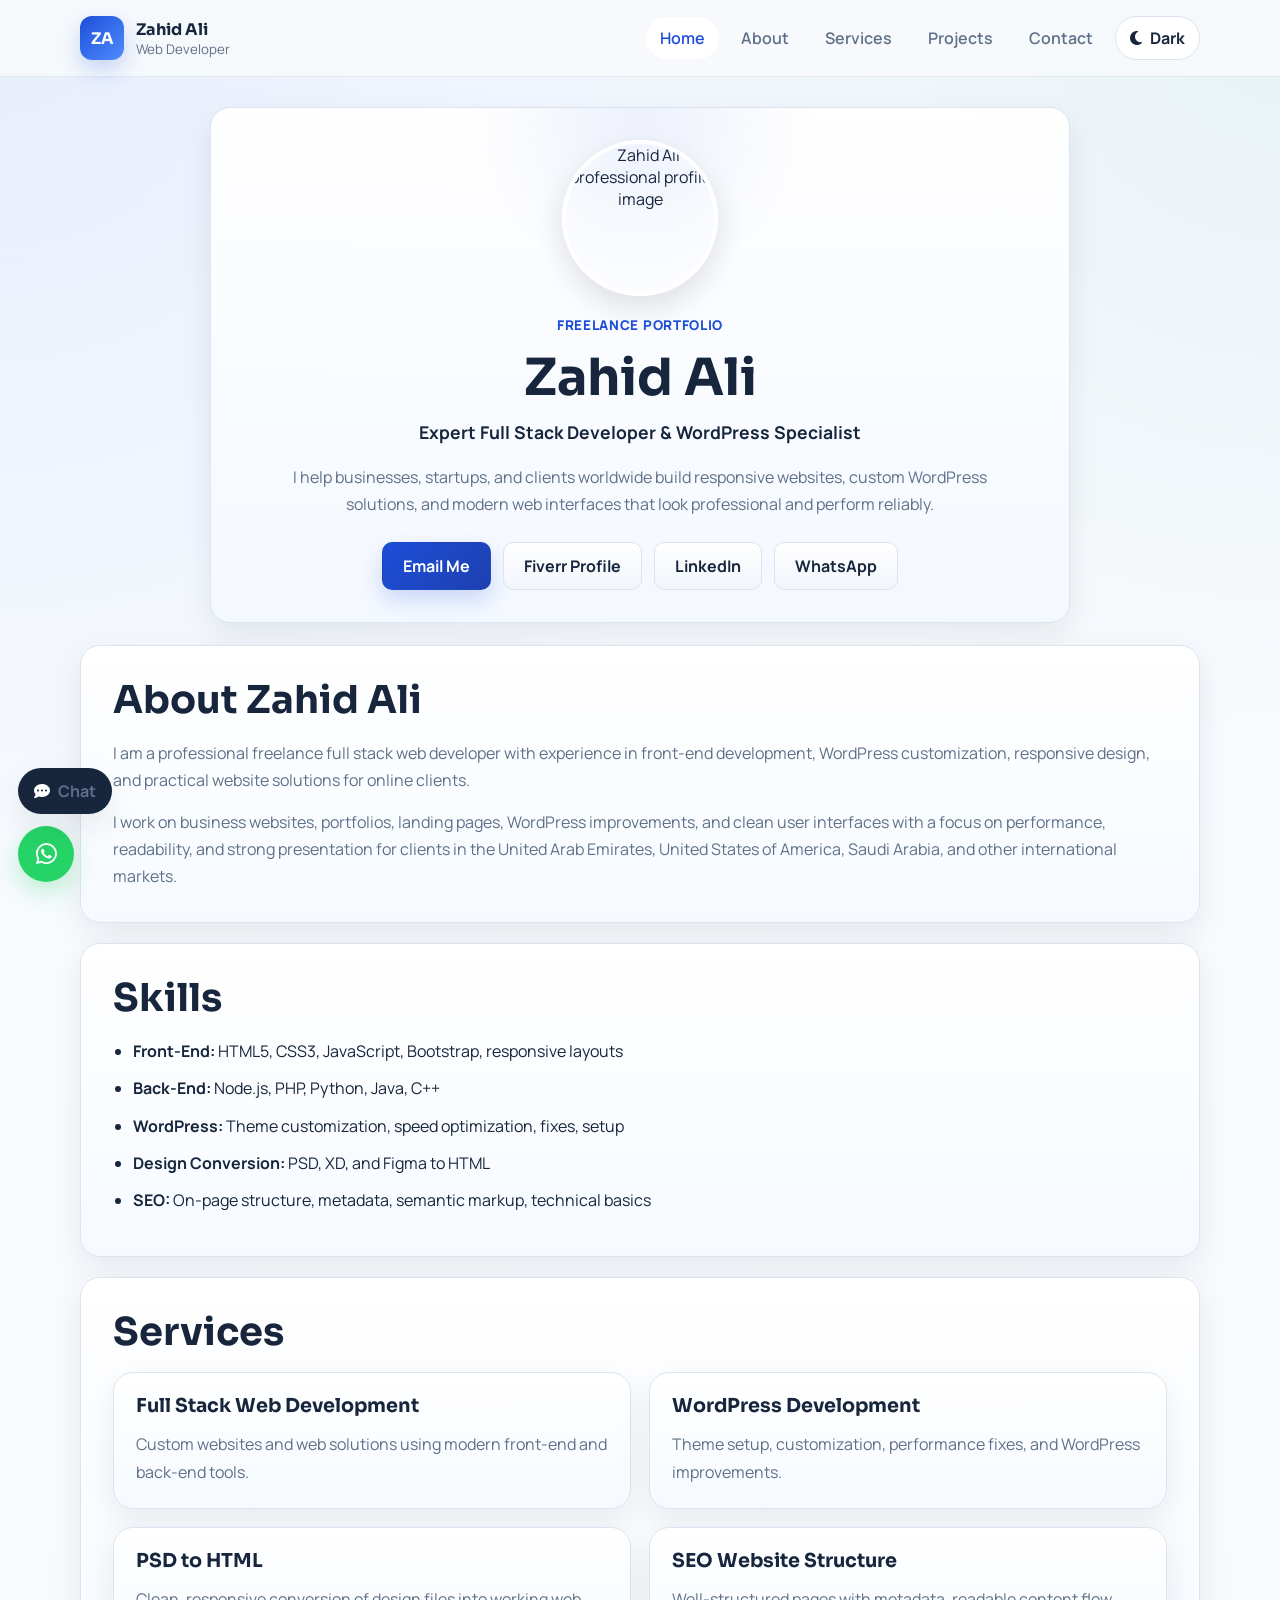
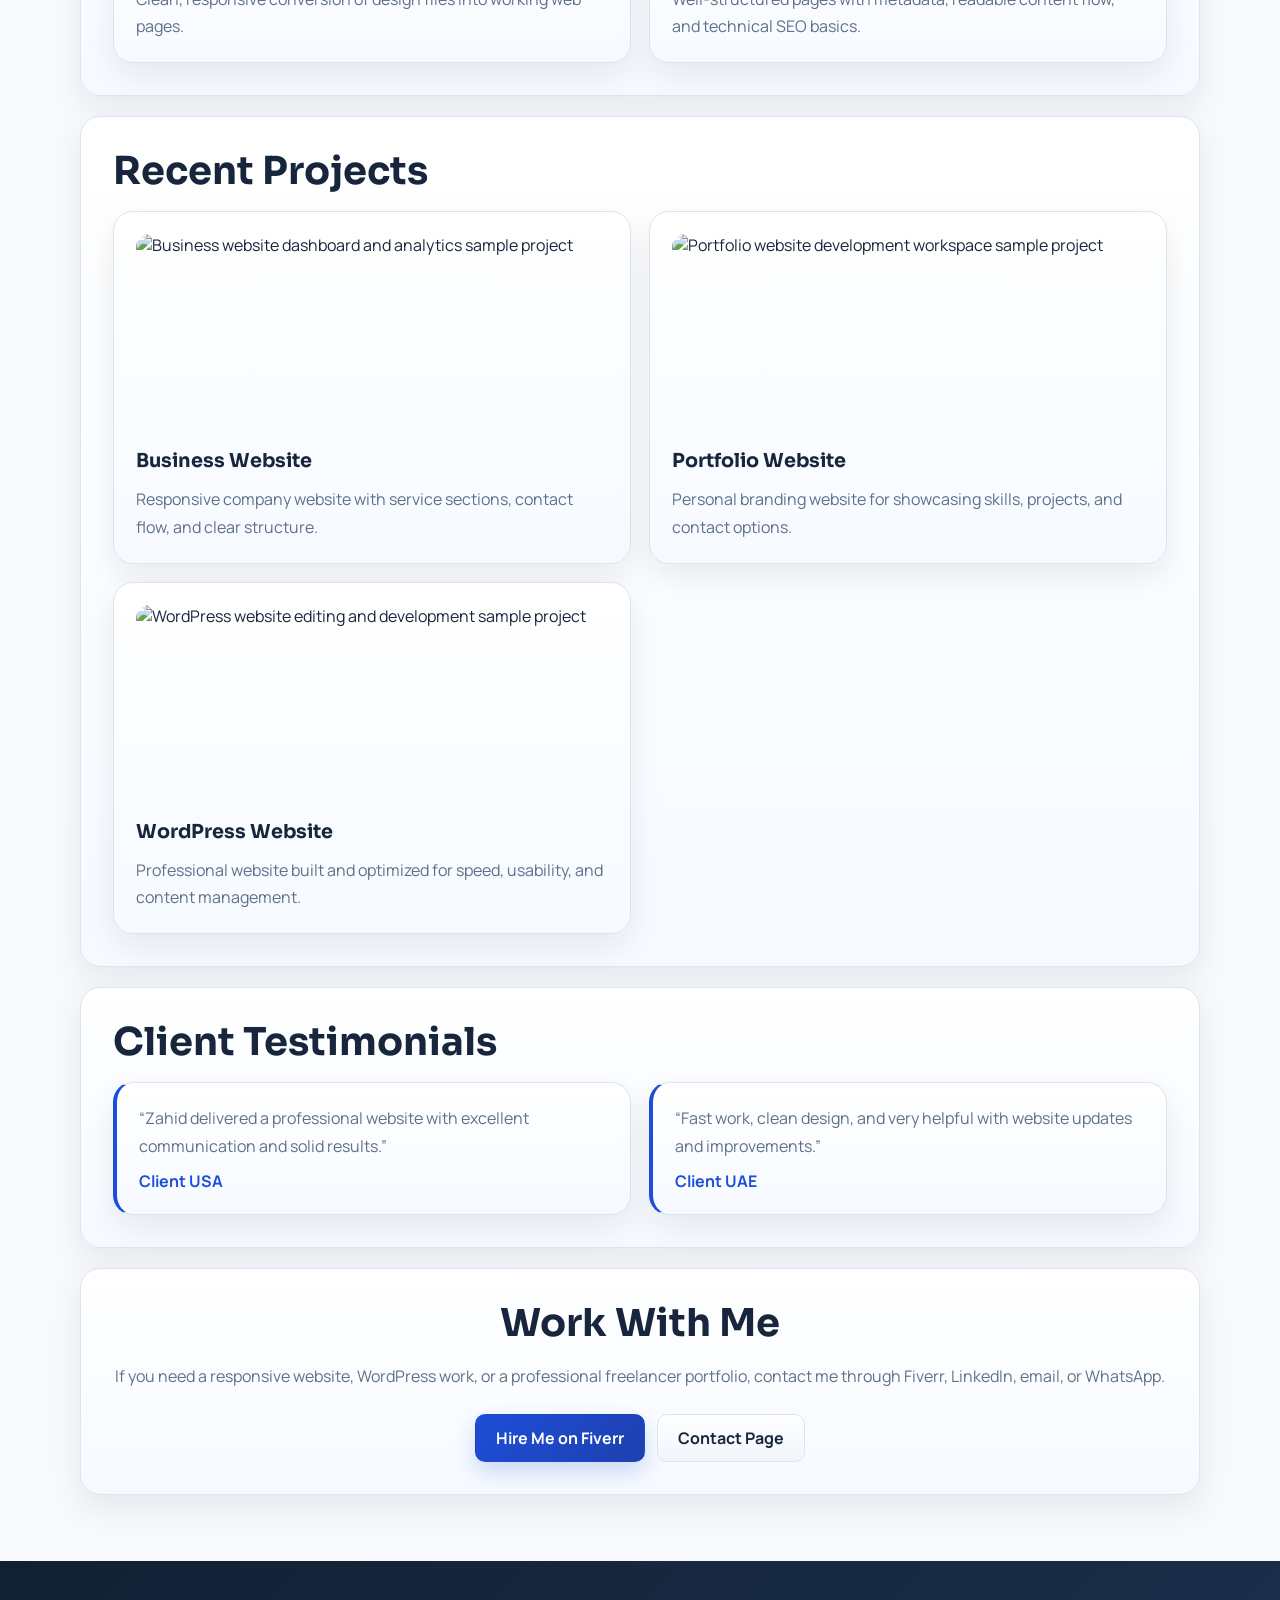
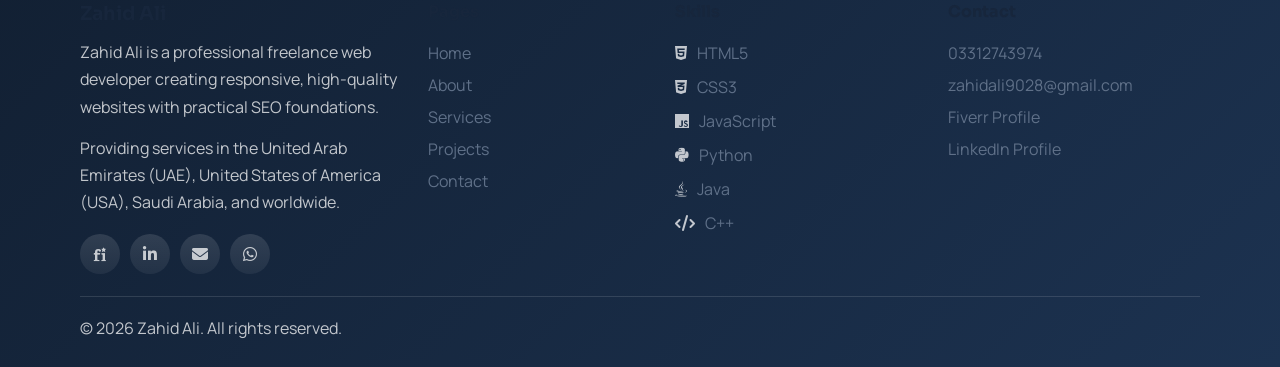
==== index.html @ 8b73d2a9 "Add files via upload" ====
<!DOCTYPE html>
<html lang="en">
<head>
  <meta charset="UTF-8">
  <meta name="viewport" content="width=device-width, initial-scale=1.0">
  <title>Zahid Ali | Expert Full Stack Developer &amp; WordPress Specialist</title>
  <meta name="description" content="Zahid Ali offers expert full-stack web development, WordPress customization, and responsive website services for clients in the United Arab Emirates, United States of America, Saudi Arabia, and worldwide.">
  <meta name="keywords" content="Zahid Ali, full stack developer, WordPress specialist, freelance web developer, responsive websites, PSD to HTML, SEO web developer, web developer United Arab Emirates, web developer United States of America, web developer Saudi Arabia">
  <meta name="author" content="Zahid Ali">
  <meta name="robots" content="index, follow">
  <meta property="og:title" content="Zahid Ali | Expert Full Stack Developer &amp; WordPress Specialist">
  <meta property="og:description" content="Hire Zahid Ali for full-stack web development, WordPress customization, and responsive website services in the United Arab Emirates, United States of America, Saudi Arabia, and worldwide.">
  <meta property="og:type" content="website">
  <meta property="og:url" content="https://zahid1274.github.io/websitedeveloper/">
  <meta name="twitter:card" content="summary_large_image">
  <link rel="canonical" href="https://zahid1274.github.io/websitedeveloper/">
  <link rel="preconnect" href="https://fonts.googleapis.com">
  <link rel="preconnect" href="https://fonts.gstatic.com" crossorigin>
  <link href="https://fonts.googleapis.com/css2?family=Manrope:wght@400;500;600;700;800&family=Sora:wght@500;600;700;800&display=swap" rel="stylesheet">
  <link rel="stylesheet" href="https://cdnjs.cloudflare.com/ajax/libs/font-awesome/6.5.2/css/all.min.css">
  <link rel="stylesheet" href="styles.css">
  <script>
    try {
      const savedTheme = localStorage.getItem('theme');
      const prefersDark = window.matchMedia('(prefers-color-scheme: dark)').matches;
      if (savedTheme === 'dark' || (!savedTheme && prefersDark)) {
        document.documentElement.classList.add('dark-mode');
      }
    } catch (error) {
      console.warn('Theme preference could not be loaded.', error);
    }
  </script>
  <script type="application/ld+json">
  {
    "@context": "https://schema.org",
    "@type": "Person",
    "name": "Zahid Ali",
    "jobTitle": "Full Stack Web Developer and WordPress Specialist",
    "email": "mailto:zahidali9028@gmail.com",
    "telephone": "+92 331 2743974",
    "url": "https://zahid1274.github.io/websitedeveloper/",
    "sameAs": [
      "https://www.linkedin.com/in/izahidali",
      "https://www.fiverr.com/engineerzaj"
    ],
    "knowsAbout": ["HTML", "CSS", "JavaScript", "React", "Node.js", "WordPress", "Python", "PHP", "Responsive Web Design", "SEO"],
    "areaServed": ["United Arab Emirates", "United States of America", "Saudi Arabia"]
  }
  </script>
</head>
<body class="page-home">
  <div class="site-shell">
    <header class="site-header">
      <div class="container nav-wrap">
        <a class="brand" href="index.html" aria-label="Zahid Ali home">
          <span class="brand-mark">ZA</span>
          <span class="brand-text">
            <strong>Zahid Ali</strong>
            <small>Web Developer</small>
          </span>
        </a>
        <button class="nav-toggle" type="button" aria-expanded="false" aria-controls="site-nav" aria-label="Open navigation">
          <span></span>
          <span></span>
          <span></span>
        </button>
        <nav class="site-nav" id="site-nav" aria-label="Main navigation">
          <a class="active" href="index.html">Home</a>
          <a href="about.html">About</a>
          <a href="services.html">Services</a>
          <a href="projects.html">Projects</a>
          <a href="contact.html">Contact</a>
        </nav>
      </div>
    </header>

    <main class="portfolio-main">
      <section class="portfolio-hero">
        <div class="container">
          <div class="profile-banner reveal">
            <img class="profile-image" src="https://fiverr-res.cloudinary.com/image/upload/f_auto,q_auto,t_profile_original/v1/attachments/profile/photo/1c75d6456d6c49847cf2a8668e093df3-1749220424659/84c6360a-8cf9-47c0-a2f1-c8297df7a1e6.jpg" alt="Zahid Ali professional profile image">
            <p class="eyebrow centered">Freelance Portfolio</p>
            <h1>Zahid Ali</h1>
            <p class="profile-title">Expert Full Stack Developer &amp; WordPress Specialist</p>
            <p class="profile-summary">I help businesses, startups, and clients worldwide build responsive websites, custom WordPress solutions, and modern web interfaces that look professional and perform reliably.</p>
            <div class="profile-contact-actions">
              <a class="btn btn-primary" href="mailto:zahidali9028@gmail.com">Email Me</a>
              <a class="btn btn-secondary" href="https://www.fiverr.com/engineerzaj" target="_blank" rel="noreferrer">Fiverr Profile</a>
              <a class="btn btn-secondary" href="https://www.linkedin.com/in/izahidali" target="_blank" rel="noreferrer">LinkedIn</a>
              <a class="btn btn-secondary" href="https://wa.me/923312743974" target="_blank" rel="noreferrer">WhatsApp</a>
            </div>
          </div>
        </div>
      </section>

      <section class="simple-section reveal">
        <div class="container simple-card">
          <h2>About Zahid Ali</h2>
          <p>I am a professional freelance full stack web developer with experience in front-end development, WordPress customization, responsive design, and practical website solutions for online clients.</p>
          <p>I work on business websites, portfolios, landing pages, WordPress improvements, and clean user interfaces with a focus on performance, readability, and strong presentation for clients in the United Arab Emirates, United States of America, Saudi Arabia, and other international markets.</p>
        </div>
      </section>

      <section class="simple-section reveal reveal-delay-1">
        <div class="container simple-card">
          <h2>Skills</h2>
          <ul class="simple-list">
            <li><strong>Front-End:</strong> HTML5, CSS3, JavaScript, Bootstrap, responsive layouts</li>
            <li><strong>Back-End:</strong> Node.js, PHP, Python, Java, C++</li>
            <li><strong>WordPress:</strong> Theme customization, speed optimization, fixes, setup</li>
            <li><strong>Design Conversion:</strong> PSD, XD, and Figma to HTML</li>
            <li><strong>SEO:</strong> On-page structure, metadata, semantic markup, technical basics</li>
          </ul>
        </div>
      </section>

      <section class="simple-section reveal">
        <div class="container simple-card">
          <h2>Services</h2>
          <div class="simple-grid">
            <article class="simple-service-card">
              <h3>Full Stack Web Development</h3>
              <p>Custom websites and web solutions using modern front-end and back-end tools.</p>
            </article>
            <article class="simple-service-card">
              <h3>WordPress Development</h3>
              <p>Theme setup, customization, performance fixes, and WordPress improvements.</p>
            </article>
            <article class="simple-service-card">
              <h3>PSD to HTML</h3>
              <p>Clean, responsive conversion of design files into working web pages.</p>
            </article>
            <article class="simple-service-card">
              <h3>SEO Website Structure</h3>
              <p>Well-structured pages with metadata, readable content flow, and technical SEO basics.</p>
            </article>
          </div>
        </div>
      </section>

      <section class="simple-section reveal reveal-delay-1">
        <div class="container simple-card">
          <h2>Recent Projects</h2>
          <div class="simple-projects-grid">
            <article class="simple-project-card">
              <img class="simple-project-image" src="https://images.unsplash.com/photo-1460925895917-afdab827c52f?auto=format&fit=crop&w=1200&q=80" alt="Business website dashboard and analytics sample project">
              <h3>Business Website</h3>
              <p>Responsive company website with service sections, contact flow, and clear structure.</p>
            </article>
            <article class="simple-project-card">
              <img class="simple-project-image" src="https://images.unsplash.com/photo-1498050108023-c5249f4df085?auto=format&fit=crop&w=1200&q=80" alt="Portfolio website development workspace sample project">
              <h3>Portfolio Website</h3>
              <p>Personal branding website for showcasing skills, projects, and contact options.</p>
            </article>
            <article class="simple-project-card">
              <img class="simple-project-image" src="https://images.unsplash.com/photo-1555949963-aa79dcee981c?auto=format&fit=crop&w=1200&q=80" alt="WordPress website editing and development sample project">
              <h3>WordPress Website</h3>
              <p>Professional website built and optimized for speed, usability, and content management.</p>
            </article>
          </div>
        </div>
      </section>

      <section class="simple-section reveal">
        <div class="container simple-card">
          <h2>Client Testimonials</h2>
          <div class="simple-testimonials">
            <article class="simple-testimonial">
              <p>“Zahid delivered a professional website with excellent communication and solid results.”</p>
              <strong>Client USA</strong>
            </article>
            <article class="simple-testimonial">
              <p>“Fast work, clean design, and very helpful with website updates and improvements.”</p>
              <strong>Client UAE</strong>
            </article>
          </div>
        </div>
      </section>

      <section class="simple-section reveal reveal-delay-1">
        <div class="container simple-card simple-cta-card">
          <h2>Work With Me</h2>
          <p>If you need a responsive website, WordPress work, or a professional freelancer portfolio, contact me through Fiverr, LinkedIn, email, or WhatsApp.</p>
          <div class="profile-contact-actions">
            <a class="btn btn-primary" href="https://www.fiverr.com/engineerzaj" target="_blank" rel="noreferrer">Hire Me on Fiverr</a>
            <a class="btn btn-secondary" href="contact.html">Contact Page</a>
          </div>
        </div>
      </section>
    </main>

    <footer class="site-footer">
      <div class="container footer-grid">
        <div>
          <h3>Zahid Ali</h3>
          <p>Zahid Ali is a professional freelance web developer creating responsive, high-quality websites with practical SEO foundations.</p>
          <p>Providing services in the United Arab Emirates (UAE), United States of America (USA), Saudi Arabia, and worldwide.</p>
          <div class="social-links">
            <a href="https://www.fiverr.com/engineerzaj" target="_blank" rel="noreferrer" aria-label="Fiverr"><i class="fa-brands fa-fonticons-fi"></i></a>
            <a href="https://www.linkedin.com/in/izahidali" target="_blank" rel="noreferrer" aria-label="LinkedIn"><i class="fa-brands fa-linkedin-in"></i></a>
            <a href="mailto:zahidali9028@gmail.com" aria-label="Email"><i class="fa-solid fa-envelope"></i></a>
            <a href="https://wa.me/923312743974" target="_blank" rel="noreferrer" aria-label="WhatsApp"><i class="fa-brands fa-whatsapp"></i></a>
          </div>
        </div>
        <div>
          <h4>Pages</h4>
          <ul class="footer-links">
            <li><a href="index.html">Home</a></li>
            <li><a href="about.html">About</a></li>
            <li><a href="services.html">Services</a></li>
            <li><a href="projects.html">Projects</a></li>
            <li><a href="contact.html">Contact</a></li>
          </ul>
        </div>
        <div>
          <h4>Skills</h4>
          <ul class="skill-icons">
            <li><i class="fa-brands fa-html5"></i><span>HTML5</span></li>
            <li><i class="fa-brands fa-css3-alt"></i><span>CSS3</span></li>
            <li><i class="fa-brands fa-js"></i><span>JavaScript</span></li>
            <li><i class="fa-brands fa-python"></i><span>Python</span></li>
            <li><i class="fa-brands fa-java"></i><span>Java</span></li>
            <li><i class="fa-solid fa-code"></i><span>C++</span></li>
          </ul>
        </div>
        <div>
          <h4>Contact</h4>
          <ul class="footer-links">
            <li><a href="tel:+923312743974">03312743974</a></li>
            <li><a href="mailto:zahidali9028@gmail.com">zahidali9028@gmail.com</a></li>
            <li><a href="https://www.fiverr.com/engineerzaj" target="_blank" rel="noreferrer">Fiverr Profile</a></li>
            <li><a href="https://www.linkedin.com/in/izahidali" target="_blank" rel="noreferrer">LinkedIn Profile</a></li>
          </ul>
        </div>
      </div>
      <div class="container footer-bottom">
        <p>© 2026 Zahid Ali. All rights reserved.</p>
      </div>
    </footer>
  </div>

  <a class="whatsapp-float" href="https://wa.me/923312743974" target="_blank" rel="noreferrer" aria-label="Chat on WhatsApp">
    <i class="fa-brands fa-whatsapp"></i>
  </a>

  <div class="chatbot-widget" data-chatbot>
    <button class="chatbot-toggle" type="button" aria-expanded="false" aria-controls="chatbot-panel">
      <i class="fa-solid fa-comment-dots"></i>
      <span>Chat</span>
    </button>
    <div class="chatbot-panel" id="chatbot-panel" hidden>
      <p class="chatbot-title">Quick Help</p>
      <p class="chatbot-copy">Choose the fastest way to contact Zahid Ali.</p>
      <a href="https://wa.me/923312743974" target="_blank" rel="noreferrer">WhatsApp</a>
      <a href="mailto:zahidali9028@gmail.com">Email</a>
      <a href="https://www.fiverr.com/engineerzaj" target="_blank" rel="noreferrer">Fiverr</a>
    </div>
  </div>

  <script src="script.js"></script>
</body>
</html>
---- styles.css ----
:root {
  --bg: #f7f9fc;
  --surface: #ffffff;
  --surface-soft: #f1f5fb;
  --border: #dbe4f0;
  --text: #17263c;
  --muted: #5f7088;
  --primary: #1d4ed8;
  --primary-strong: #1e40af;
  --accent: #0f766e;
  --shadow: 0 12px 32px rgba(15, 23, 42, 0.08);
  --radius-lg: 20px;
  --radius-md: 14px;
  --radius-sm: 10px;
  --container: min(1120px, calc(100% - 32px));
  color-scheme: light;
}

html.dark-mode {
  --bg: #0b1220;
  --surface: #111a2b;
  --surface-soft: #182338;
  --border: #24334c;
  --text: #ffffff;
  --muted: #dbe7ff;
  --primary: #60a5fa;
  --primary-strong: #3b82f6;
  --accent: #2dd4bf;
  --shadow: 0 16px 36px rgba(2, 6, 23, 0.34);
  color-scheme: dark;
}

* {
  box-sizing: border-box;
}

html {
  scroll-behavior: smooth;
}

body {
  margin: 0;
  font-family: "Manrope", sans-serif;
  color: var(--text);
  background:
    radial-gradient(circle at top left, rgba(29, 78, 216, 0.08), transparent 24%),
    radial-gradient(circle at right top, rgba(15, 118, 110, 0.07), transparent 20%),
    linear-gradient(180deg, #f8fbff 0%, var(--bg) 100%);
}

html.dark-mode body {
  background:
    radial-gradient(circle at top left, rgba(96, 165, 250, 0.14), transparent 24%),
    radial-gradient(circle at right top, rgba(45, 212, 191, 0.12), transparent 20%),
    linear-gradient(180deg, #060b14 0%, var(--bg) 100%);
}

body,
body h1,
body h2,
body h3,
body h4,
body strong,
body label,
body li,
body input,
body textarea,
body button {
  color: var(--text);
}

body p,
body span,
body small,
body .site-nav a,
body .brand-text small,
body .contact-list a,
body .footer-links a,
body .skill-icons span,
body .form-note,
body .chatbot-copy,
body .trust-chip span,
body .floating-panel span {
  color: var(--muted);
}

body .theme-toggle,
body .theme-toggle span,
body .theme-toggle i,
body .btn-secondary,
body .hero-mini-links a,
body .project-category,
body .chatbot-panel a {
  color: var(--text);
}

body .site-nav a:hover,
body .site-nav a.active,
body .text-link,
body .eyebrow,
body .simple-testimonial strong,
body .testimonial-card strong,
body .stat-box strong,
body .feature-card i,
body .service-card i,
body .contact-list i {
  color: var(--primary);
}

a {
  color: inherit;
  text-decoration: none;
}

img {
  display: block;
  max-width: 100%;
}

.container {
  width: var(--container);
  margin: 0 auto;
}

.site-shell {
  min-height: 100vh;
}

.site-header {
  position: sticky;
  top: 0;
  z-index: 100;
  background: rgba(247, 249, 252, 0.95);
  backdrop-filter: blur(12px);
  border-bottom: 1px solid rgba(23, 38, 60, 0.08);
}

.nav-wrap {
  display: flex;
  align-items: center;
  justify-content: space-between;
  gap: 20px;
  min-height: 76px;
}

.brand {
  display: inline-flex;
  align-items: center;
  gap: 12px;
}

.brand-mark {
  width: 44px;
  height: 44px;
  display: grid;
  place-items: center;
  border-radius: 12px;
  background: linear-gradient(135deg, var(--primary), #4f8cff);
  color: #fff;
  font-family: "Sora", sans-serif;
  font-weight: 700;
  box-shadow: 0 10px 22px rgba(29, 78, 216, 0.22);
}

.brand-text {
  display: grid;
}

.brand-text strong {
  font-family: "Sora", sans-serif;
  font-size: 1rem;
}

.brand-text small {
  color: var(--muted);
}

.site-nav {
  display: flex;
  align-items: center;
  gap: 8px;
}

.site-nav a {
  padding: 10px 14px;
  border-radius: 999px;
  color: var(--muted);
  font-weight: 600;
  transition: background 0.2s ease, color 0.2s ease;
}

.site-nav a:hover,
.site-nav a.active {
  background: var(--surface);
  color: var(--text);
}

.theme-toggle {
  display: inline-flex;
  align-items: center;
  justify-content: center;
  gap: 8px;
  min-width: 44px;
  min-height: 44px;
  padding: 0 14px;
  border: 1px solid var(--border);
  border-radius: 999px;
  background: var(--surface);
  color: var(--text);
  font: inherit;
  font-weight: 700;
  cursor: pointer;
  transition: background 0.2s ease, border-color 0.2s ease, color 0.2s ease;
}

.theme-toggle:hover {
  background: var(--surface-soft);
}

.nav-toggle {
  display: none;
  border: 0;
  background: transparent;
  padding: 0;
  cursor: pointer;
}

.nav-toggle span {
  display: block;
  width: 28px;
  height: 3px;
  margin: 5px 0;
  border-radius: 999px;
  background: var(--text);
}

main {
  padding: 28px 0 56px;
}

.hero,
.page-hero,
.curve-section {
  padding: 28px 0;
}

.portfolio-main {
  padding-top: 12px;
}

.portfolio-hero {
  padding: 18px 0 12px;
}

.hero-grid,
.split-section,
.contact-grid {
  display: grid;
  grid-template-columns: repeat(2, minmax(0, 1fr));
  gap: 24px;
  align-items: stretch;
}

.hero-grid {
  align-items: center;
}

.hero-copy,
.hero-card,
.page-hero .narrow,
.feature-card,
.service-card,
.project-card,
.info-card,
.contact-panel,
.checklist-card,
.stat-box,
.skill-meter,
.testimonial-card,
.image-card {
  background: var(--surface);
  border: 1px solid var(--border);
  border-radius: var(--radius-lg);
  box-shadow: var(--shadow);
}

.profile-banner,
.simple-card,
.simple-service-card,
.simple-project-card,
.simple-testimonial {
  background: linear-gradient(180deg, rgba(255, 255, 255, 0.98), rgba(246, 250, 255, 0.98));
  border: 1px solid var(--border);
  border-radius: var(--radius-lg);
  box-shadow: var(--shadow);
}

.hero-copy,
.hero-card,
.page-hero .narrow,
.contact-panel,
.checklist-card,
.image-card {
  padding: 32px;
}

.profile-banner,
.simple-card {
  padding: 32px;
}

.simple-service-card,
.simple-project-card,
.simple-testimonial {
  padding: 22px;
}

.simple-service-card,
.simple-project-card {
  transition: transform 0.2s ease, box-shadow 0.2s ease;
}

.simple-service-card:hover,
.simple-project-card:hover {
  transform: translateY(-4px);
  box-shadow: 0 16px 34px rgba(15, 23, 42, 0.1);
}

.feature-card,
.service-card,
.project-card,
.info-card,
.stat-box,
.skill-meter,
.testimonial-card {
  padding: 24px;
}

.eyebrow {
  margin: 0 0 12px;
  color: var(--primary);
  font-size: 0.84rem;
  font-weight: 800;
  text-transform: uppercase;
  letter-spacing: 0.05em;
}

.eyebrow.centered {
  text-align: center;
}

h1,
h2,
h3,
h4 {
  margin: 0;
  font-family: "Sora", sans-serif;
  line-height: 1.15;
}

h1 {
  font-size: clamp(2.2rem, 4vw, 3.8rem);
}

h2 {
  font-size: clamp(1.8rem, 3vw, 2.6rem);
}

h3 {
  font-size: 1.2rem;
}

p {
  margin: 14px 0 0;
  color: var(--muted);
  line-height: 1.7;
}

.profile-banner {
  max-width: 860px;
  margin: 0 auto;
  text-align: center;
  background:
    radial-gradient(circle at top center, rgba(29, 78, 216, 0.08), transparent 26%),
    linear-gradient(180deg, rgba(255, 255, 255, 0.98), rgba(244, 248, 255, 0.98));
}

.profile-image {
  width: 156px;
  height: 156px;
  margin: 0 auto 18px;
  object-fit: cover;
  border-radius: 50%;
  border: 4px solid #ffffff;
  box-shadow: 0 12px 30px rgba(15, 23, 42, 0.12);
}

html.dark-mode .profile-image {
  border-color: #1c2940;
}

.profile-title {
  margin-top: 10px;
  color: var(--text);
  font-size: 1.1rem;
  font-weight: 700;
}

.profile-summary {
  max-width: 720px;
  margin: 16px auto 0;
}

.profile-contact-actions {
  display: flex;
  justify-content: center;
  flex-wrap: wrap;
  gap: 12px;
  margin-top: 24px;
}

.simple-section {
  padding: 10px 0;
}

.simple-section h2 {
  margin-bottom: 18px;
}

.simple-list {
  margin: 0;
  padding-left: 20px;
  color: var(--muted);
}

.simple-list li {
  margin: 10px 0;
  line-height: 1.7;
}

.simple-grid,
.simple-projects-grid,
.simple-testimonials {
  display: grid;
  gap: 18px;
}

.simple-grid,
.simple-projects-grid {
  grid-template-columns: repeat(2, minmax(0, 1fr));
}

.simple-testimonials {
  grid-template-columns: repeat(2, minmax(0, 1fr));
}

.simple-service-card h3,
.simple-project-card h3 {
  margin-bottom: 10px;
}

.simple-project-visual {
  height: 180px;
  margin-bottom: 16px;
  border-radius: 14px;
}

.simple-project-image {
  width: 100%;
  height: 200px;
  object-fit: cover;
  margin-bottom: 16px;
  border-radius: 14px;
}

.simple-testimonial {
  border-left: 4px solid var(--primary);
}

.simple-testimonial p {
  margin-top: 0;
}

.simple-testimonial strong {
  display: inline-block;
  margin-top: 10px;
  color: var(--primary);
}

.simple-cta-card {
  text-align: center;
}

.hero-text {
  max-width: 60ch;
}

.hero-actions {
  display: flex;
  flex-wrap: wrap;
  gap: 12px;
  margin-top: 24px;
}

.btn {
  display: inline-flex;
  align-items: center;
  justify-content: center;
  min-height: 48px;
  padding: 0 20px;
  border-radius: 10px;
  border: 1px solid transparent;
  font-weight: 700;
  transition: background 0.2s ease, color 0.2s ease, border-color 0.2s ease;
}

.btn-primary {
  background: linear-gradient(135deg, var(--primary), var(--primary-strong));
  color: #fff;
  box-shadow: 0 10px 22px rgba(29, 78, 216, 0.2);
}

.btn-primary:hover {
  background: var(--primary-strong);
}

.btn-secondary {
  background: linear-gradient(180deg, #ffffff, var(--surface-soft));
  color: var(--text);
  border-color: var(--border);
}

html.dark-mode .btn-secondary,
html.dark-mode .hero-mini-links a,
html.dark-mode .project-category,
html.dark-mode .trust-chip,
html.dark-mode .floating-panel,
html.dark-mode .chatbot-panel a {
  background: linear-gradient(180deg, #162134, #101a2b);
}

.hero-points,
.footer-links,
.skill-icons,
.contact-list {
  list-style: none;
  padding: 0;
  margin: 20px 0 0;
}

.hero-points {
  display: grid;
  gap: 10px;
}

.hero-points li,
.check-item,
.contact-list li,
.skill-icons li {
  display: flex;
  align-items: center;
  gap: 10px;
}

.hero-points li {
  color: var(--text);
  font-weight: 600;
}

.hero-points li::before {
  content: "";
  width: 8px;
  height: 8px;
  border-radius: 50%;
  background: var(--primary);
}

.hero-trust-strip {
  display: grid;
  grid-template-columns: repeat(3, minmax(0, 1fr));
  gap: 12px;
  margin-top: 24px;
}

.trust-chip {
  padding: 14px;
  border: 1px solid var(--border);
  border-radius: var(--radius-md);
  background: var(--surface-soft);
}

.trust-chip strong {
  display: block;
  color: var(--text);
  font-family: "Sora", sans-serif;
  font-size: 0.95rem;
}

.trust-chip span {
  display: block;
  margin-top: 6px;
  color: var(--muted);
  font-size: 0.92rem;
}

.hero-card {
  display: grid;
  gap: 18px;
}

.floating-panel {
  padding: 16px 18px;
  border: 1px solid var(--border);
  border-radius: var(--radius-md);
  background: var(--surface-soft);
}

.floating-panel span {
  display: block;
  font-size: 0.8rem;
  color: var(--muted);
  text-transform: uppercase;
  letter-spacing: 0.04em;
}

.floating-panel strong {
  display: block;
  margin-top: 6px;
  color: var(--text);
  font-size: 1.1rem;
}

.profile-orb {
  padding: 28px;
  border-radius: var(--radius-md);
  background: var(--surface-soft);
  border: 1px solid var(--border);
}

.hero-mini-links {
  display: flex;
  flex-wrap: wrap;
  gap: 10px;
  margin-top: 20px;
}

.hero-mini-links a {
  display: inline-flex;
  align-items: center;
  min-height: 38px;
  padding: 0 14px;
  border-radius: 999px;
  background: #fff;
  border: 1px solid var(--border);
  color: var(--primary);
  font-weight: 700;
}

.section-heading,
.split-copy {
  max-width: 760px;
}

.grid,
.skills-grid,
.stats-grid,
.portfolio-grid,
.footer-grid,
.info-stack {
  display: grid;
  gap: 20px;
}

.cards-3,
.stats-grid,
.portfolio-grid {
  grid-template-columns: repeat(3, minmax(0, 1fr));
}

.skills-grid {
  grid-template-columns: repeat(2, minmax(0, 1fr));
}

.feature-card i,
.service-card i,
.contact-list i {
  font-size: 1.2rem;
  color: var(--primary);
}

.feature-card h3,
.service-card h3,
.project-card h3 {
  margin-top: 16px;
}

.checklist-card {
  display: grid;
  gap: 14px;
}

.check-item {
  color: var(--text);
  font-weight: 600;
}

.check-item i {
  color: var(--accent);
}

.text-link {
  display: inline-flex;
  margin-top: 18px;
  color: var(--primary);
  font-weight: 700;
}

.info-card span,
.stat-box span {
  display: block;
  color: var(--muted);
  font-size: 0.92rem;
  font-weight: 700;
}

.info-card strong,
.stat-box strong {
  display: block;
  margin-top: 8px;
}

.stat-box {
  text-align: center;
}

.stat-box strong {
  font-size: clamp(2rem, 4vw, 2.8rem);
  color: var(--primary);
}

.image-card {
  padding: 14px;
}

.image-card img {
  width: 100%;
  height: 100%;
  min-height: 320px;
  object-fit: cover;
  border-radius: 14px;
}

.skill-head {
  display: flex;
  align-items: center;
  justify-content: space-between;
  gap: 12px;
  margin-bottom: 10px;
  font-weight: 700;
}

.skill-track {
  width: 100%;
  height: 10px;
  overflow: hidden;
  border-radius: 999px;
  background: #e7eef7;
}

.skill-track span {
  display: block;
  height: 100%;
  border-radius: inherit;
  background: var(--primary);
}

.project-visual {
  height: 200px;
  border-radius: 14px;
  margin-bottom: 16px;
}

.project-image {
  width: 100%;
  height: 220px;
  object-fit: cover;
  border-radius: 14px;
  margin-bottom: 14px;
}

.project-category {
  display: inline-flex;
  margin-bottom: 8px;
  padding: 6px 12px;
  border-radius: 999px;
  background: linear-gradient(180deg, #ffffff, var(--surface-soft));
  border: 1px solid var(--border);
  color: var(--primary);
  font-size: 0.82rem;
  font-weight: 800;
  letter-spacing: 0.02em;
}

.gradient-one { background: linear-gradient(135deg, #1d4ed8, #60a5fa); }
.gradient-two { background: linear-gradient(135deg, #0f766e, #34d399); }
.gradient-three { background: linear-gradient(135deg, #2563eb, #93c5fd); }
.gradient-four { background: linear-gradient(135deg, #0369a1, #67e8f9); }
.gradient-five { background: linear-gradient(135deg, #334155, #94a3b8); }
.gradient-six { background: linear-gradient(135deg, #1e40af, #22c55e); }

.testimonial-card strong {
  display: inline-block;
  margin-top: 12px;
  color: var(--primary);
}

.contact-list,
.skill-icons {
  display: grid;
  gap: 12px;
}

.contact-list a,
.footer-links a,
.skill-icons span {
  color: var(--muted);
}

.contact-form {
  display: grid;
  gap: 16px;
}

.contact-form label {
  display: grid;
  gap: 8px;
  font-weight: 700;
}

.contact-form input,
.contact-form textarea {
  width: 100%;
  border: 1px solid var(--border);
  border-radius: 10px;
  padding: 14px 15px;
  font: inherit;
  color: var(--text);
  background: #fff;
}

html.dark-mode .contact-form input,
html.dark-mode .contact-form textarea {
  background: #0e1726;
}

.contact-form input:focus,
.contact-form textarea:focus {
  outline: 2px solid rgba(29, 78, 216, 0.14);
  border-color: rgba(29, 78, 216, 0.3);
}

.form-note {
  margin: 0;
  font-size: 0.92rem;
}

.site-footer {
  padding: 42px 0 24px;
  background: linear-gradient(135deg, #122033, #1c3250);
  color: #fff;
}

html.dark-mode .site-footer {
  background: linear-gradient(135deg, #08101d, #13233c);
}

.footer-grid {
  grid-template-columns: 1.3fr 0.9fr 1fr 1fr;
}

.site-footer p,
.site-footer a,
.site-footer span,
.site-footer li {
  color: rgba(255, 255, 255, 0.74);
}

.site-footer h3,
.site-footer h4 {
  margin-bottom: 10px;
}

.social-links {
  display: flex;
  gap: 10px;
  margin-top: 18px;
}

.social-links a {
  width: 40px;
  height: 40px;
  display: grid;
  place-items: center;
  border-radius: 50%;
  background: linear-gradient(180deg, rgba(255, 255, 255, 0.12), rgba(255, 255, 255, 0.06));
}

.footer-links {
  display: grid;
  gap: 10px;
}

.footer-bottom {
  margin-top: 22px;
  padding-top: 18px;
  border-top: 1px solid rgba(255, 255, 255, 0.12);
}

.footer-bottom p {
  margin: 0;
}

.scroll-top-button,
.whatsapp-float,
.chatbot-widget {
  position: fixed;
  z-index: 120;
}

.scroll-top-button {
  bottom: 154px;
  right: 18px;
  width: 52px;
  height: 52px;
  display: grid;
  place-items: center;
  border: 0;
  border-radius: 50%;
  background: linear-gradient(135deg, var(--primary), #4f8cff);
  color: #fff;
  box-shadow: 0 12px 24px rgba(29, 78, 216, 0.28);
  cursor: pointer;
  opacity: 0;
  pointer-events: none;
  transform: translateY(10px);
  transition: opacity 0.2s ease, transform 0.2s ease;
}

.scroll-top-button.is-visible {
  opacity: 1;
  pointer-events: auto;
  transform: translateY(0);
}

.whatsapp-float {
  bottom: 18px;
  left: 18px;
  width: 56px;
  height: 56px;
  display: grid;
  place-items: center;
  border-radius: 50%;
  background: #25d366;
  color: #fff;
  box-shadow: 0 10px 24px rgba(37, 211, 102, 0.28);
  font-size: 1.5rem;
}

.chatbot-widget {
  bottom: 86px;
  left: 18px;
}

.chatbot-toggle {
  display: inline-flex;
  align-items: center;
  gap: 8px;
  padding: 12px 16px;
  border: 0;
  border-radius: 999px;
  background: var(--text);
  color: #fff;
  font: inherit;
  font-weight: 700;
  cursor: pointer;
  box-shadow: var(--shadow);
}

html.dark-mode .chatbot-toggle {
  background: linear-gradient(135deg, #0f1b2d, #1d3250);
}

.chatbot-panel {
  width: min(280px, calc(100vw - 32px));
  margin-top: 12px;
  padding: 18px;
  border-radius: 16px;
  background: var(--surface);
  border: 1px solid var(--border);
  box-shadow: var(--shadow);
}

html.dark-mode .site-header {
  background: rgba(8, 14, 26, 0.92);
}

html.dark-mode .hero-copy,
html.dark-mode .hero-card,
html.dark-mode .page-hero .narrow,
html.dark-mode .feature-card,
html.dark-mode .service-card,
html.dark-mode .project-card,
html.dark-mode .info-card,
html.dark-mode .contact-panel,
html.dark-mode .checklist-card,
html.dark-mode .stat-box,
html.dark-mode .skill-meter,
html.dark-mode .testimonial-card,
html.dark-mode .image-card,
html.dark-mode .profile-banner,
html.dark-mode .simple-card,
html.dark-mode .simple-service-card,
html.dark-mode .simple-project-card,
html.dark-mode .simple-testimonial,
html.dark-mode .trust-chip,
html.dark-mode .floating-panel,
html.dark-mode .profile-orb,
html.dark-mode .chatbot-panel,
html.dark-mode .site-nav.is-open {
  background: linear-gradient(180deg, #111a2b, #0d1524);
  border-color: var(--border);
}

html.dark-mode .profile-banner {
  background:
    radial-gradient(circle at top center, rgba(96, 165, 250, 0.12), transparent 26%),
    linear-gradient(180deg, #111a2b, #0d1524);
}

html.dark-mode,
html.dark-mode body,
html.dark-mode h1,
html.dark-mode h2,
html.dark-mode h3,
html.dark-mode h4,
html.dark-mode p,
html.dark-mode li,
html.dark-mode label,
html.dark-mode strong,
html.dark-mode span,
html.dark-mode small,
html.dark-mode a,
html.dark-mode button {
  color: #ffffff;
}

html.dark-mode .site-nav a,
html.dark-mode .brand-text small,
html.dark-mode .form-note,
html.dark-mode .chatbot-copy,
html.dark-mode .contact-list a,
html.dark-mode .footer-links a,
html.dark-mode .skill-icons span,
html.dark-mode .trust-chip span,
html.dark-mode .floating-panel span,
html.dark-mode .site-footer p,
html.dark-mode .site-footer a,
html.dark-mode .site-footer span,
html.dark-mode .site-footer li {
  color: #e7efff;
}

html.dark-mode .site-nav a:hover,
html.dark-mode .site-nav a.active,
html.dark-mode .theme-toggle,
html.dark-mode .btn-secondary,
html.dark-mode .hero-mini-links a,
html.dark-mode .project-category,
html.dark-mode .chatbot-panel a {
  background: linear-gradient(180deg, #162134, #101a2b);
  color: #ffffff;
}

html.dark-mode .contact-form input,
html.dark-mode .contact-form textarea {
  background: #0e1726;
  color: #ffffff;
  border-color: #2a3b57;
}

html.dark-mode .contact-form input::placeholder,
html.dark-mode .contact-form textarea::placeholder {
  color: #d3def5;
}

html.dark-mode .site-nav.is-open {
  background: var(--surface);
}

html.dark-mode .nav-toggle span {
  background: var(--text);
}

.chatbot-title {
  margin: 0;
  color: var(--text);
  font-weight: 800;
}

.chatbot-copy {
  margin: 8px 0 12px;
}

.chatbot-panel a {
  display: block;
  margin-top: 8px;
  padding: 11px 12px;
  border-radius: 10px;
  background: var(--surface-soft);
  color: var(--text);
  font-weight: 700;
}

.reveal {
  opacity: 0;
  transform: translateY(16px);
  transition: opacity 0.45s ease, transform 0.45s ease;
}

.reveal.is-visible {
  opacity: 1;
  transform: translateY(0);
}

.reveal-delay-1 { transition-delay: 0.08s; }
.reveal-delay-2 { transition-delay: 0.16s; }

body.nav-open {
  overflow: hidden;
}

@media (max-width: 960px) {
  .hero-grid,
  .split-section,
  .contact-grid,
  .cards-3,
  .skills-grid,
  .stats-grid,
  .portfolio-grid,
  .footer-grid,
  .hero-trust-strip,
  .simple-grid,
  .simple-projects-grid,
  .simple-testimonials {
    grid-template-columns: 1fr;
  }

  .site-nav {
    position: fixed;
    inset: 76px 16px auto 16px;
    display: grid;
    gap: 8px;
    padding: 16px;
    border-radius: 16px;
    background: var(--surface);
    border: 1px solid var(--border);
    box-shadow: var(--shadow);
    opacity: 0;
    pointer-events: none;
    transform: translateY(-8px);
    transition: opacity 0.2s ease, transform 0.2s ease;
  }

  .site-nav.is-open {
    opacity: 1;
    pointer-events: auto;
    transform: translateY(0);
  }

  .nav-toggle {
    display: block;
  }
}

@media (max-width: 640px) {
  main {
    padding-top: 18px;
  }

  .hero-copy,
  .hero-card,
  .page-hero .narrow,
  .contact-panel,
  .checklist-card,
  .image-card,
  .feature-card,
  .service-card,
  .project-card,
  .info-card,
  .stat-box,
  .skill-meter,
  .testimonial-card,
  .profile-banner,
  .simple-card,
  .simple-service-card,
  .simple-project-card,
  .simple-testimonial {
    padding: 20px;
  }

  .profile-image {
    width: 120px;
    height: 120px;
  }

  .scroll-top-button,
  .whatsapp-float,
  .chatbot-widget {
    left: auto;
  }

  .scroll-top-button {
    bottom: 148px;
    right: 14px;
  }

  .whatsapp-float,
  .chatbot-widget {
    left: 14px;
  }
}
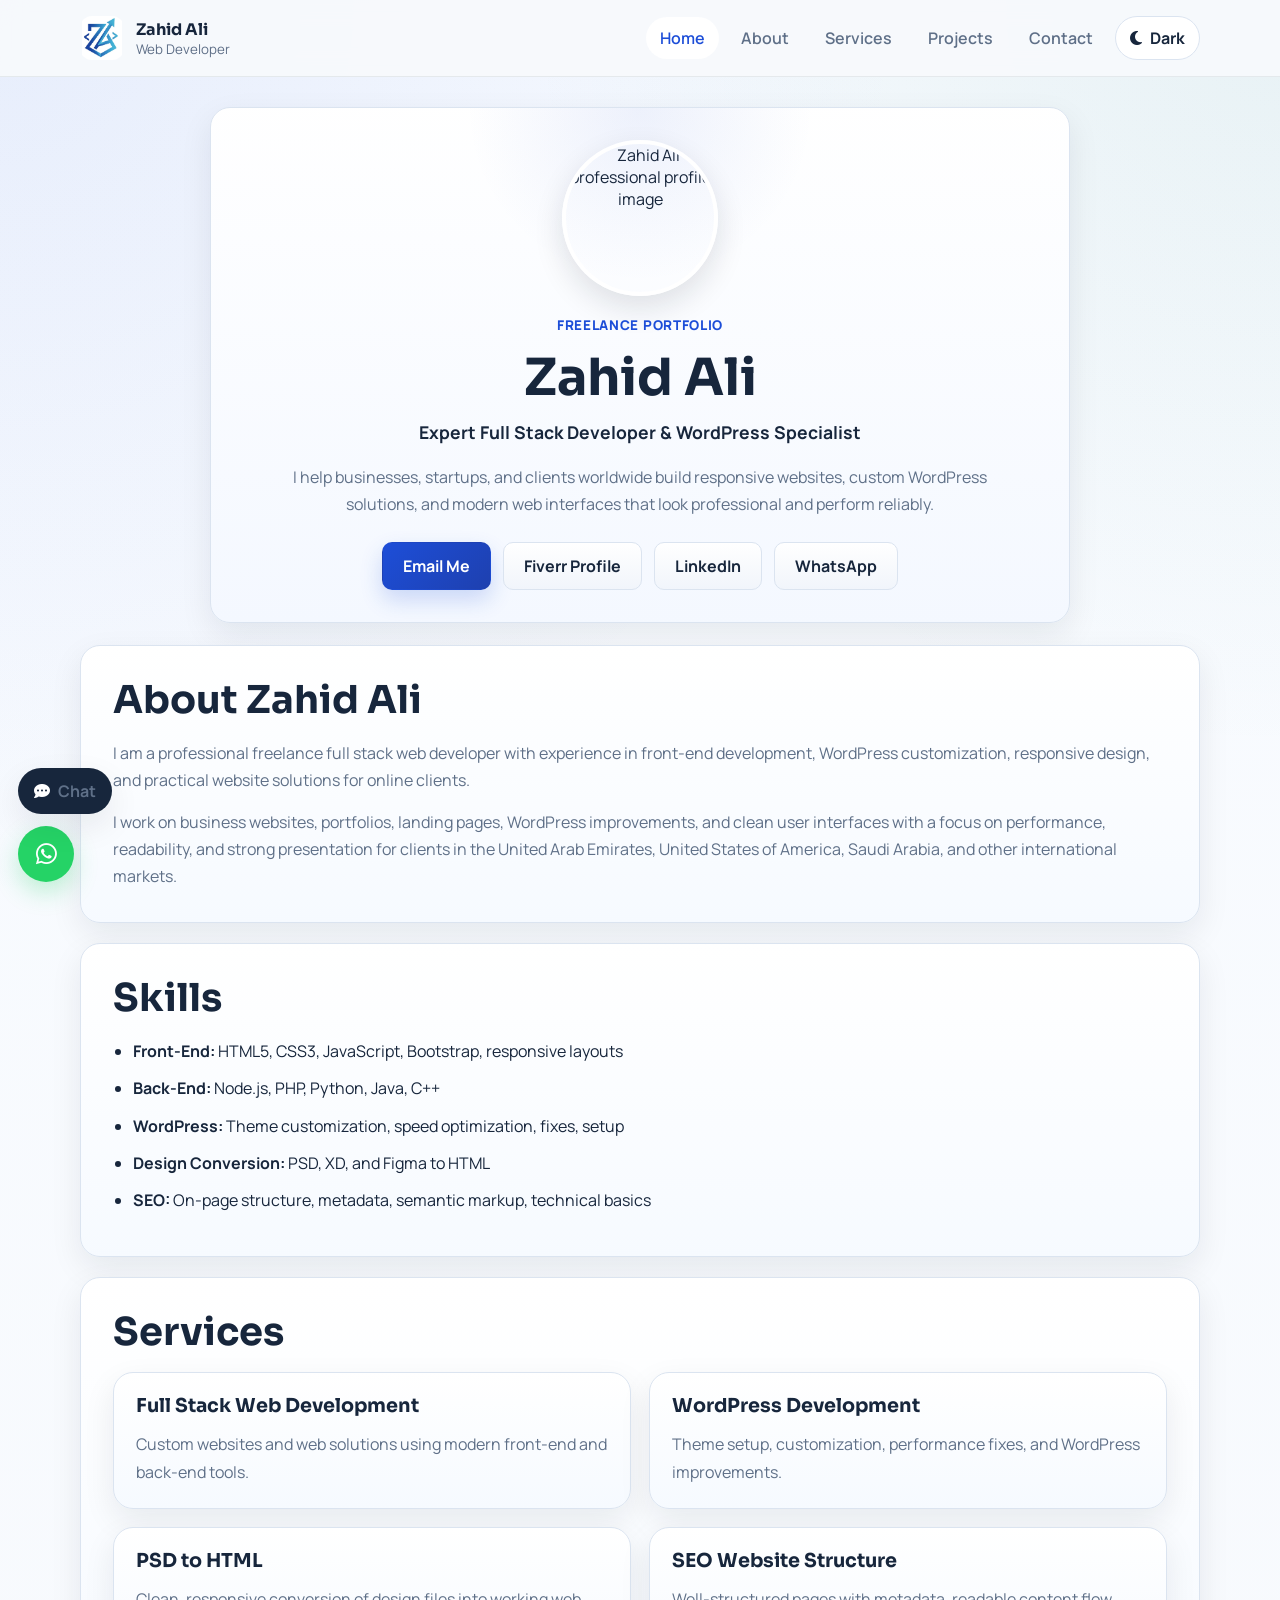
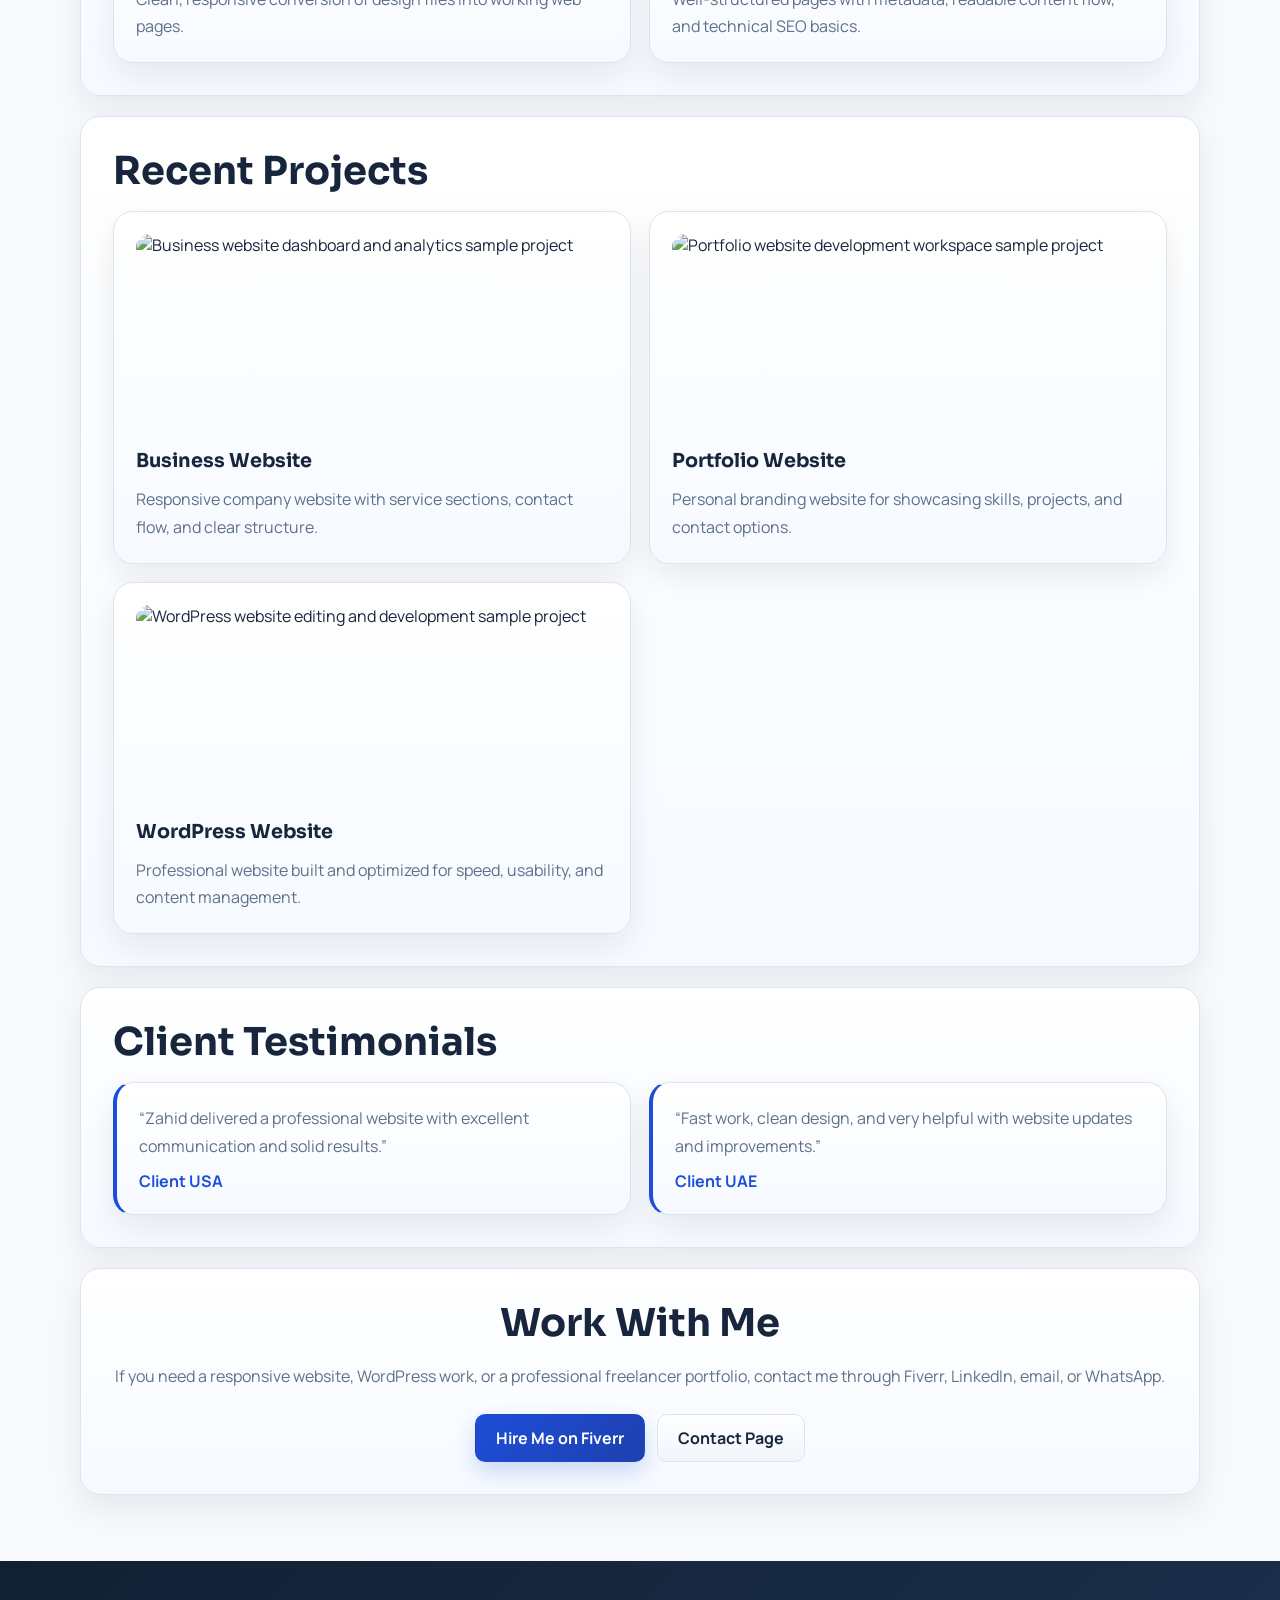
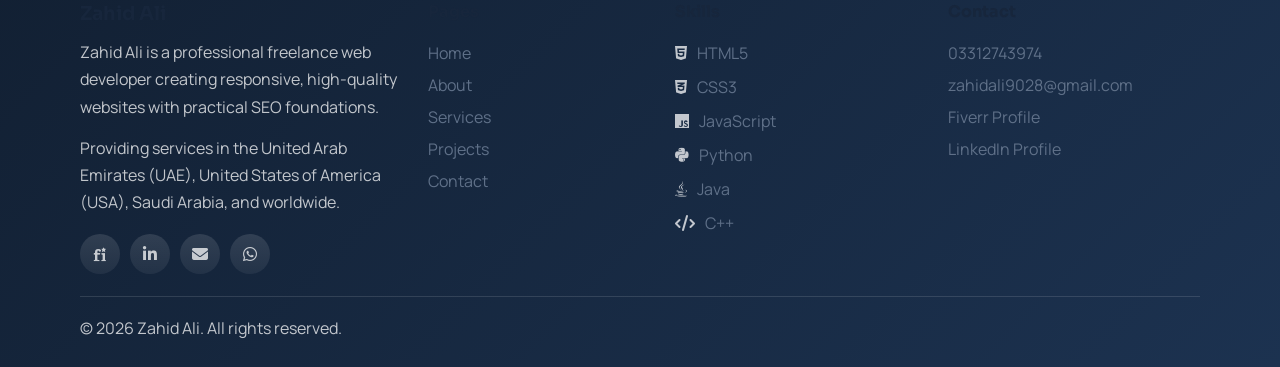
==== commit 97f169c2: "Add files via upload" ====
--- a/index.html
+++ b/index.html
@@ -3,16 +3,21 @@
 <head>
   <meta charset="UTF-8">
   <meta name="viewport" content="width=device-width, initial-scale=1.0">
-  <title>Zahid Ali | Expert Full Stack Developer &amp; WordPress Specialist</title>
-  <meta name="description" content="Zahid Ali offers expert full-stack web development, WordPress customization, and responsive website services for clients in the United Arab Emirates, United States of America, Saudi Arabia, and worldwide.">
-  <meta name="keywords" content="Zahid Ali, full stack developer, WordPress specialist, freelance web developer, responsive websites, PSD to HTML, SEO web developer, web developer United Arab Emirates, web developer United States of America, web developer Saudi Arabia">
+  <title>Zahid Ali | Freelance Web Developer, Full Stack Developer &amp; WordPress Expert</title>
+  <meta name="description" content="Hire Zahid Ali, a freelance web developer and WordPress expert for responsive business websites, portfolio websites, landing pages, redesigns, and SEO-friendly web development services in the UAE, USA, Saudi Arabia, and worldwide.">
+  <meta name="keywords" content="Zahid Ali, Zahid Ali web developer, freelance web developer, full stack developer, WordPress developer, WordPress expert, responsive website developer, business website developer, portfolio website developer, landing page developer, website redesign services, PSD to HTML, Figma to HTML, SEO friendly website developer, web developer UAE, web developer Dubai, web developer Abu Dhabi, web developer USA, freelance web developer USA, web developer Saudi Arabia, website developer Riyadh, website developer Jeddah">
   <meta name="author" content="Zahid Ali">
   <meta name="robots" content="index, follow">
-  <meta property="og:title" content="Zahid Ali | Expert Full Stack Developer &amp; WordPress Specialist">
-  <meta property="og:description" content="Hire Zahid Ali for full-stack web development, WordPress customization, and responsive website services in the United Arab Emirates, United States of America, Saudi Arabia, and worldwide.">
+  <meta property="og:title" content="Zahid Ali | Freelance Web Developer, Full Stack Developer &amp; WordPress Expert">
+  <meta property="og:description" content="Freelance web development, WordPress customization, responsive website design, and SEO-friendly business websites for clients in the UAE, USA, Saudi Arabia, and worldwide.">
   <meta property="og:type" content="website">
   <meta property="og:url" content="https://zahid1274.github.io/websitedeveloper/">
   <meta name="twitter:card" content="summary_large_image">
+  <meta name="twitter:title" content="Zahid Ali | Freelance Web Developer &amp; WordPress Expert">
+  <meta name="twitter:description" content="Responsive websites, WordPress development, landing pages, redesigns, and SEO-friendly web solutions for clients in the UAE, USA, Saudi Arabia, and worldwide.">
+  <link rel="icon" type="image/png" href="favico.png?v=20260311">
+  <link rel="shortcut icon" href="favico.png?v=20260311">
+  <link rel="apple-touch-icon" href="favico.png?v=20260311">
   <link rel="canonical" href="https://zahid1274.github.io/websitedeveloper/">
   <link rel="preconnect" href="https://fonts.googleapis.com">
   <link rel="preconnect" href="https://fonts.gstatic.com" crossorigin>
@@ -53,7 +58,7 @@
     <header class="site-header">
       <div class="container nav-wrap">
         <a class="brand" href="index.html" aria-label="Zahid Ali home">
-          <span class="brand-mark">ZA</span>
+          <img class="brand-logo" src="Logo.png?v=20260311" alt="Zahid Ali logo">
           <span class="brand-text">
             <strong>Zahid Ali</strong>
             <small>Web Developer</small>
--- a/styles.css
+++ b/styles.css
@@ -147,6 +147,14 @@
   display: inline-flex;
   align-items: center;
   gap: 12px;
+}
+
+.brand-logo {
+  width: 44px;
+  height: 44px;
+  object-fit: contain;
+  border-radius: 12px;
+  flex-shrink: 0;
 }
 
 .brand-mark {
